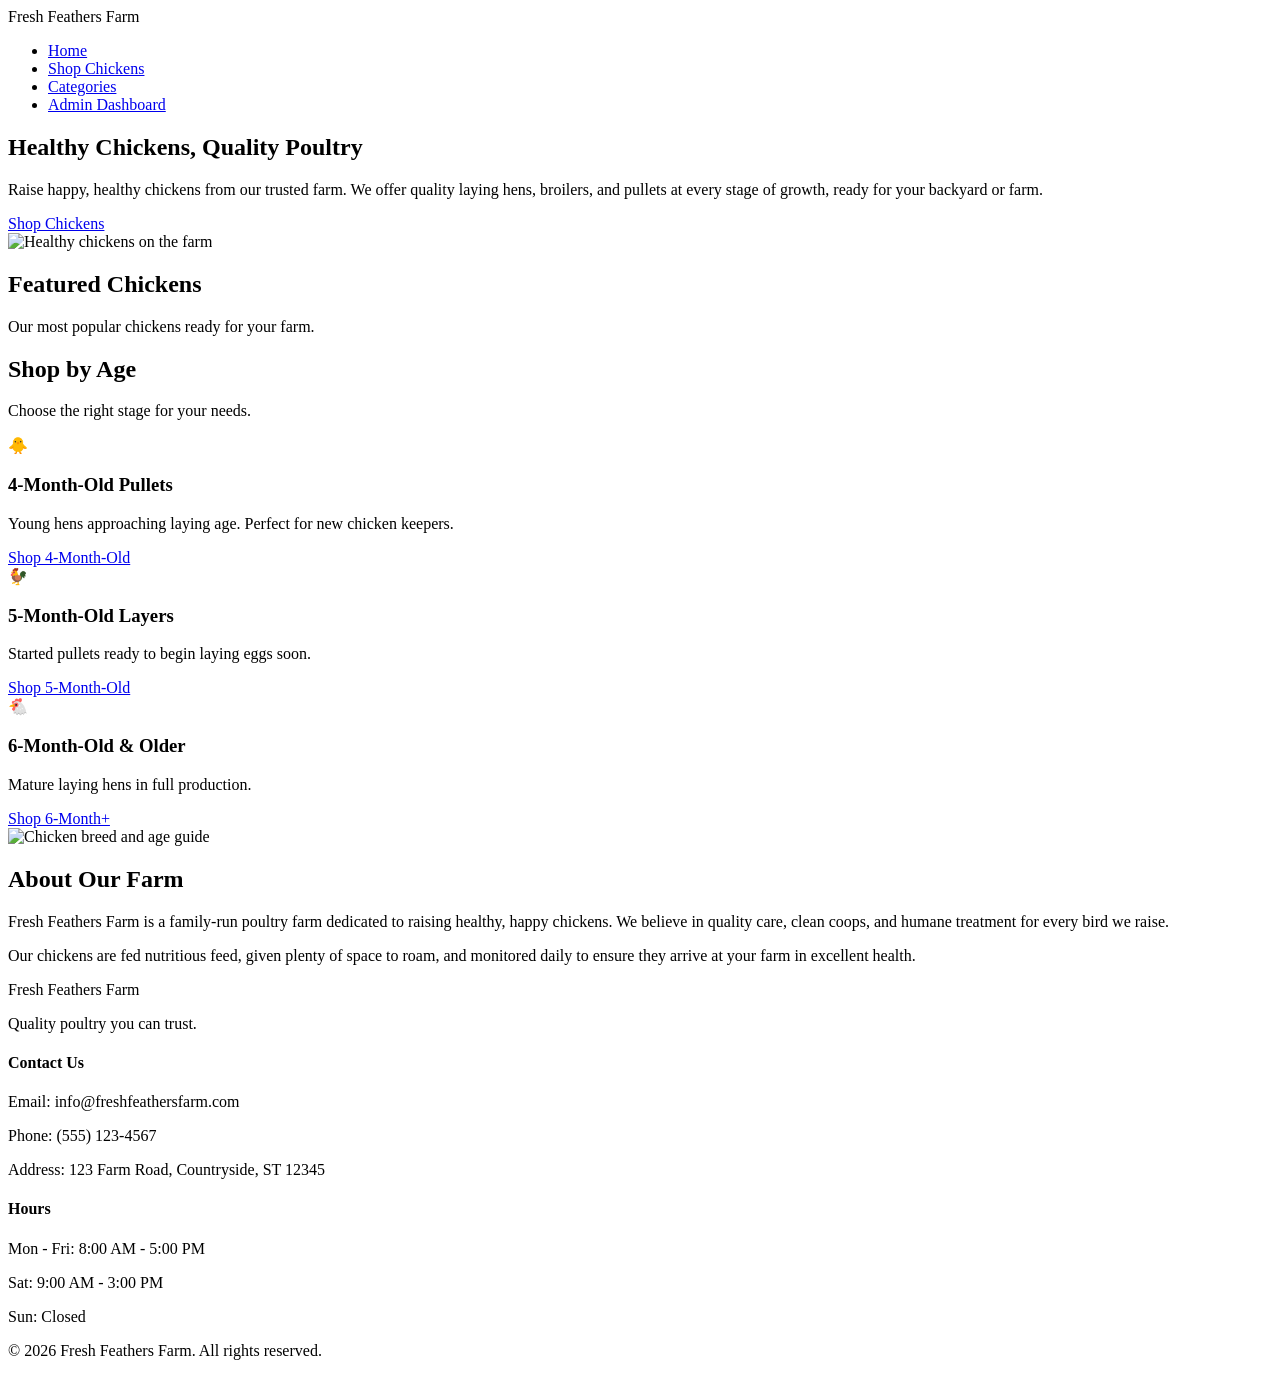
==== index.html @ 8d90b045 "Add files via upload" ====
<!DOCTYPE html>
<html lang="en">
<head>
    <meta charset="UTF-8">
    <meta name="viewport" content="width=device-width, initial-scale=1.0">
    <title>Fresh Feathers Farm | Healthy Chickens & Quality Poultry</title>
    <link rel="stylesheet" href="css/style.css">
</head>
<body>

    <header>
        <nav class="navbar">
            <div class="logo">
                <span>Fresh Feathers Farm</span>
            </div>
            <ul class="nav-links">
<li><a href="index.html" class="active">Home</a></li>
<li><a href="products.html">Shop Chickens</a></li>
<li><a href="index.html#categories">Categories</a></li>
                <li><a href="admin.html">Admin Dashboard</a></li>
            </ul>
            <div class="menu-toggle" id="mobile-menu" aria-label="Toggle navigation menu" aria-expanded="false" role="button" tabindex="0">
                <span class="bar"></span>
                <span class="bar"></span>
                <span class="bar"></span>
            </div>
        </nav>
    </header>

    <section class="hero">
        <div class="hero-content">
            <h1>Healthy Chickens, Quality Poultry</h1>
            <p>Raise happy, healthy chickens from our trusted farm. We offer quality laying hens, broilers, and pullets at every stage of growth, ready for your backyard or farm.</p>
            <a href="products.html" class="btn btn-primary">Shop Chickens</a>
        </div>
        <div class="hero-image">
            <img src="https://images.unsplash.com/photo-1591076948169-3a734f2562d1?auto=format&fit=crop&w=600&q=80" alt="Healthy chickens on the farm" onerror="this.onerror=null;this.src='https://images.unsplash.com/photo-1534247357892-107253691016?auto=format&fit=crop&w=600&q=80';">
        </div>
    </section>

    <section class="featured">
        <div class="container">
            <h2 class="section-title">Featured Chickens</h2>
            <p class="section-subtitle">Our most popular chickens ready for your farm.</p>
            <div class="product-grid" id="featured-grid">
                <!-- Featured products injected by JS -->
            </div>
        </div>
    </section>

    <section id="categories" class="categories">
        <div class="container">
            <h2 class="section-title">Shop by Age</h2>
            <p class="section-subtitle">Choose the right stage for your needs.</p>
            <div class="category-grid">
                <div class="category-card">
                    <div class="category-icon">🐥</div>
                    <h3>4-Month-Old Pullets</h3>
                    <p>Young hens approaching laying age. Perfect for new chicken keepers.</p>
                    <a href="products.html?category=4-month" class="btn btn-outline">Shop 4-Month-Old</a>
                </div>
                <div class="category-card">
                    <div class="category-icon">🐓</div>
                    <h3>5-Month-Old Layers</h3>
                    <p>Started pullets ready to begin laying eggs soon.</p>
                    <a href="products.html?category=5-month" class="btn btn-outline">Shop 5-Month-Old</a>
                </div>
                <div class="category-card">
                    <div class="category-icon">🐔</div>
                    <h3>6-Month-Old & Older</h3>
                    <p>Mature laying hens in full production.</p>
                    <a href="products.html?category=6-month" class="btn btn-outline">Shop 6-Month+</a>
                </div>
            </div>
        </div>
    </section>

    <section class="about">
        <div class="container about-grid">
            <div class="about-image">
                <img src="images/chicken-breed-and-age-guide.png.png" alt="Chicken breed and age guide" loading="lazy">
            </div>
            <div class="about-content">
                <h2>About Our Farm</h2>
                <p>Fresh Feathers Farm is a family-run poultry farm dedicated to raising healthy, happy chickens. We believe in quality care, clean coops, and humane treatment for every bird we raise.</p>
                <p>Our chickens are fed nutritious feed, given plenty of space to roam, and monitored daily to ensure they arrive at your farm in excellent health.</p>
            </div>
        </div>
    </section>

    <footer>
        <div class="container footer-grid">
            <div class="footer-brand">
                <span>Fresh Feathers Farm</span>
                <p>Quality poultry you can trust.</p>
            </div>
            <div class="footer-contact">
                <h4>Contact Us</h4>
                <p>Email: info@freshfeathersfarm.com</p>
                <p>Phone: (555) 123-4567</p>
                <p>Address: 123 Farm Road, Countryside, ST 12345</p>
            </div>
            <div class="footer-hours">
                <h4>Hours</h4>
                <p>Mon - Fri: 8:00 AM - 5:00 PM</p>
                <p>Sat: 9:00 AM - 3:00 PM</p>
                <p>Sun: Closed</p>
            </div>
            <div class="footer-bottom">
                <p>&copy; 2026 Fresh Feathers Farm. All rights reserved.</p>
            </div>
        </div>
    </footer>

    <script src="js/data.js"></script>
    <script src="js/main.js"></script>
</body>
</html>
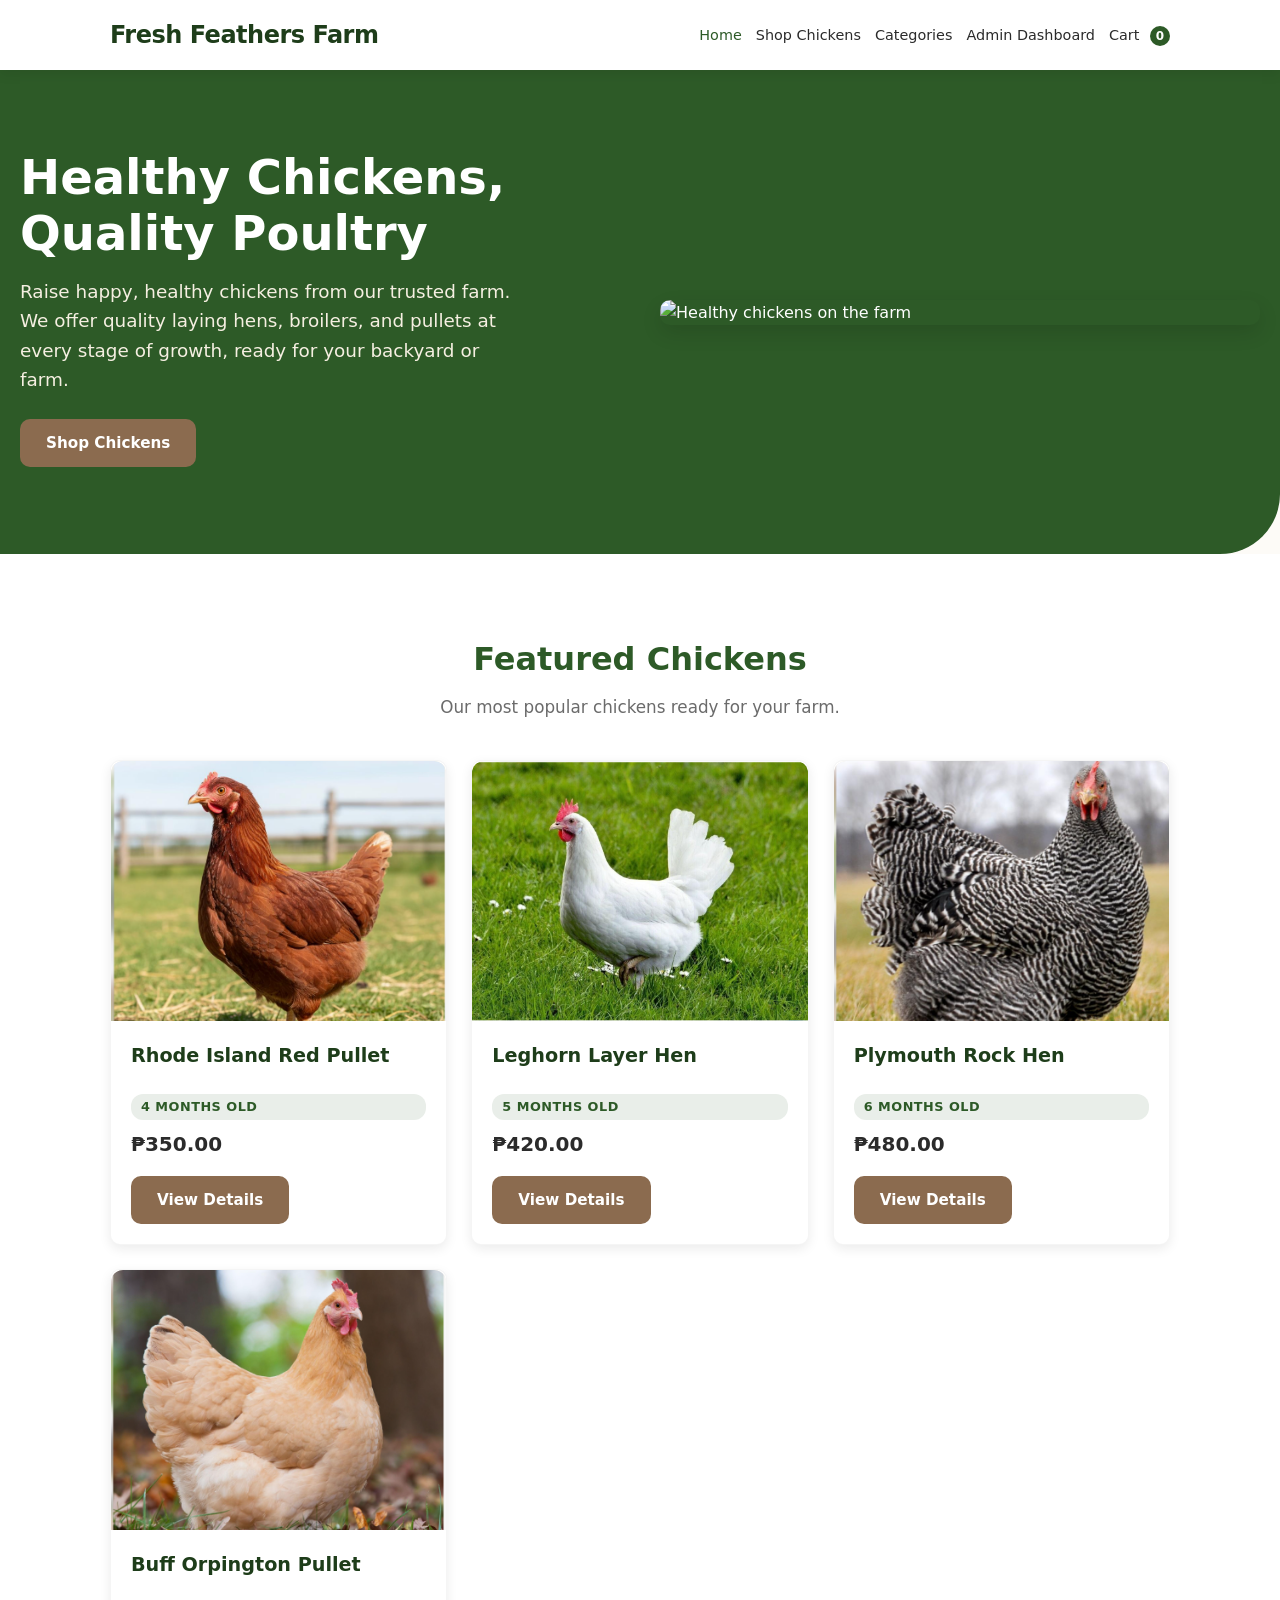
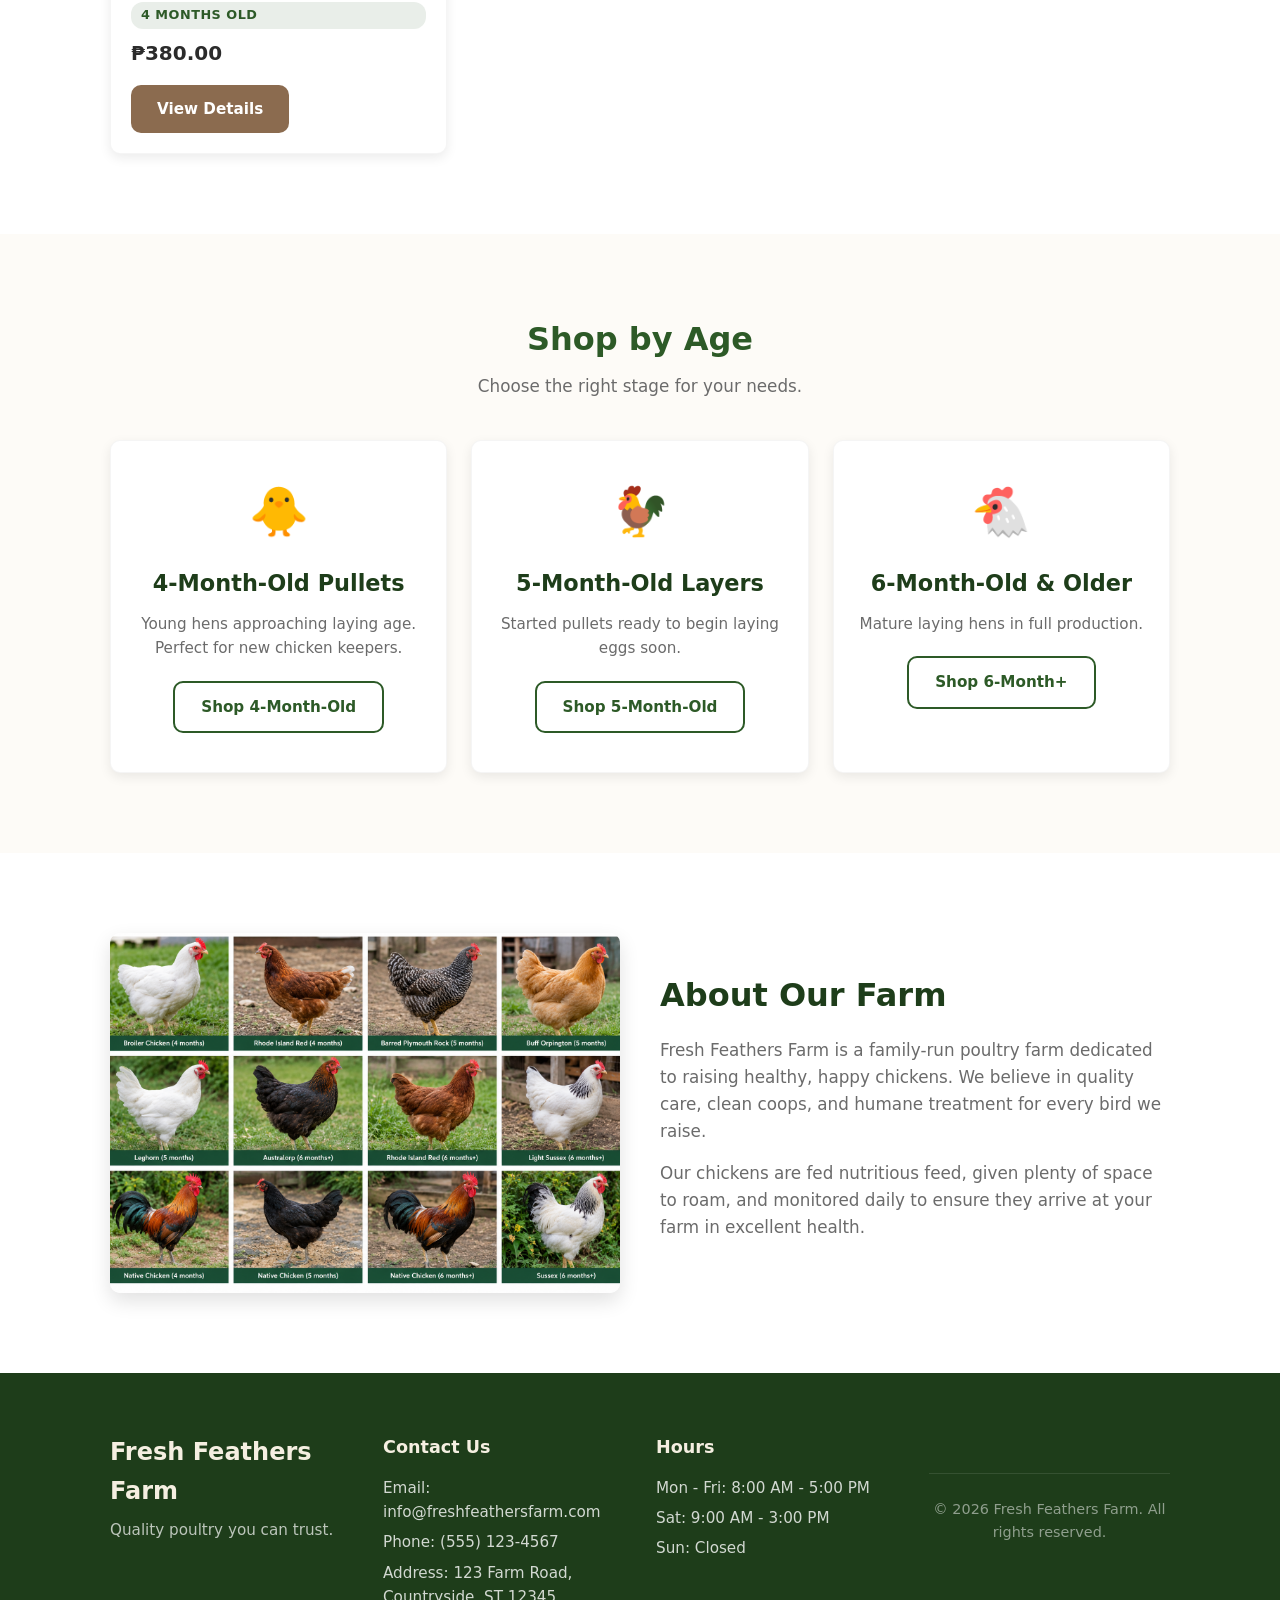
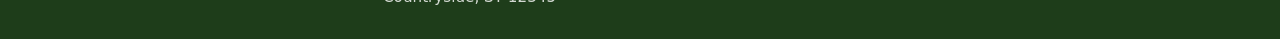
==== commit 064faf03: "Save local Poltry website files" ====
--- a/index.html
+++ b/index.html
@@ -1,118 +1,119 @@
-<!DOCTYPE html>
-<html lang="en">
-<head>
-    <meta charset="UTF-8">
-    <meta name="viewport" content="width=device-width, initial-scale=1.0">
-    <title>Fresh Feathers Farm | Healthy Chickens & Quality Poultry</title>
-    <link rel="stylesheet" href="css/style.css">
-</head>
-<body>
-
-    <header>
-        <nav class="navbar">
-            <div class="logo">
-                <span>Fresh Feathers Farm</span>
-            </div>
-            <ul class="nav-links">
-<li><a href="index.html" class="active">Home</a></li>
-<li><a href="products.html">Shop Chickens</a></li>
-<li><a href="index.html#categories">Categories</a></li>
-                <li><a href="admin.html">Admin Dashboard</a></li>
-            </ul>
-            <div class="menu-toggle" id="mobile-menu" aria-label="Toggle navigation menu" aria-expanded="false" role="button" tabindex="0">
-                <span class="bar"></span>
-                <span class="bar"></span>
-                <span class="bar"></span>
-            </div>
-        </nav>
-    </header>
-
-    <section class="hero">
-        <div class="hero-content">
-            <h1>Healthy Chickens, Quality Poultry</h1>
-            <p>Raise happy, healthy chickens from our trusted farm. We offer quality laying hens, broilers, and pullets at every stage of growth, ready for your backyard or farm.</p>
-            <a href="products.html" class="btn btn-primary">Shop Chickens</a>
-        </div>
-        <div class="hero-image">
-            <img src="https://images.unsplash.com/photo-1591076948169-3a734f2562d1?auto=format&fit=crop&w=600&q=80" alt="Healthy chickens on the farm" onerror="this.onerror=null;this.src='https://images.unsplash.com/photo-1534247357892-107253691016?auto=format&fit=crop&w=600&q=80';">
-        </div>
-    </section>
-
-    <section class="featured">
-        <div class="container">
-            <h2 class="section-title">Featured Chickens</h2>
-            <p class="section-subtitle">Our most popular chickens ready for your farm.</p>
-            <div class="product-grid" id="featured-grid">
-                <!-- Featured products injected by JS -->
-            </div>
-        </div>
-    </section>
-
-    <section id="categories" class="categories">
-        <div class="container">
-            <h2 class="section-title">Shop by Age</h2>
-            <p class="section-subtitle">Choose the right stage for your needs.</p>
-            <div class="category-grid">
-                <div class="category-card">
-                    <div class="category-icon">🐥</div>
-                    <h3>4-Month-Old Pullets</h3>
-                    <p>Young hens approaching laying age. Perfect for new chicken keepers.</p>
-                    <a href="products.html?category=4-month" class="btn btn-outline">Shop 4-Month-Old</a>
-                </div>
-                <div class="category-card">
-                    <div class="category-icon">🐓</div>
-                    <h3>5-Month-Old Layers</h3>
-                    <p>Started pullets ready to begin laying eggs soon.</p>
-                    <a href="products.html?category=5-month" class="btn btn-outline">Shop 5-Month-Old</a>
-                </div>
-                <div class="category-card">
-                    <div class="category-icon">🐔</div>
-                    <h3>6-Month-Old & Older</h3>
-                    <p>Mature laying hens in full production.</p>
-                    <a href="products.html?category=6-month" class="btn btn-outline">Shop 6-Month+</a>
-                </div>
-            </div>
-        </div>
-    </section>
-
-    <section class="about">
-        <div class="container about-grid">
-            <div class="about-image">
-                <img src="images/chicken-breed-and-age-guide.png.png" alt="Chicken breed and age guide" loading="lazy">
-            </div>
-            <div class="about-content">
-                <h2>About Our Farm</h2>
-                <p>Fresh Feathers Farm is a family-run poultry farm dedicated to raising healthy, happy chickens. We believe in quality care, clean coops, and humane treatment for every bird we raise.</p>
-                <p>Our chickens are fed nutritious feed, given plenty of space to roam, and monitored daily to ensure they arrive at your farm in excellent health.</p>
-            </div>
-        </div>
-    </section>
-
-    <footer>
-        <div class="container footer-grid">
-            <div class="footer-brand">
-                <span>Fresh Feathers Farm</span>
-                <p>Quality poultry you can trust.</p>
-            </div>
-            <div class="footer-contact">
-                <h4>Contact Us</h4>
-                <p>Email: info@freshfeathersfarm.com</p>
-                <p>Phone: (555) 123-4567</p>
-                <p>Address: 123 Farm Road, Countryside, ST 12345</p>
-            </div>
-            <div class="footer-hours">
-                <h4>Hours</h4>
-                <p>Mon - Fri: 8:00 AM - 5:00 PM</p>
-                <p>Sat: 9:00 AM - 3:00 PM</p>
-                <p>Sun: Closed</p>
-            </div>
-            <div class="footer-bottom">
-                <p>&copy; 2026 Fresh Feathers Farm. All rights reserved.</p>
-            </div>
-        </div>
-    </footer>
-
-    <script src="js/data.js"></script>
-    <script src="js/main.js"></script>
-</body>
-</html>
+<!DOCTYPE html>
+<html lang="en">
+<head>
+    <meta charset="UTF-8">
+    <meta name="viewport" content="width=device-width, initial-scale=1.0">
+    <title>Fresh Feathers Farm | Healthy Chickens & Quality Poultry</title>
+    <link rel="stylesheet" href="css/style.css">
+</head>
+<body>
+
+    <header>
+        <nav class="navbar">
+            <div class="logo">
+                <span>Fresh Feathers Farm</span>
+            </div>
+            <ul class="nav-links">
+<li><a href="index.html" class="active">Home</a></li>
+<li><a href="products.html">Shop Chickens</a></li>
+<li><a href="index.html#categories">Categories</a></li>
+                <li><a href="admin.html">Admin Dashboard</a></li>
+            </ul>
+            <div class="menu-toggle" id="mobile-menu" aria-label="Toggle navigation menu" aria-expanded="false" role="button" tabindex="0">
+                <span class="bar"></span>
+                <span class="bar"></span>
+                <span class="bar"></span>
+            </div>
+        </nav>
+    </header>
+
+    <section class="hero">
+        <div class="hero-content">
+            <h1>Healthy Chickens, Quality Poultry</h1>
+            <p>Raise happy, healthy chickens from our trusted farm. We offer quality laying hens, broilers, and pullets at every stage of growth, ready for your backyard or farm.</p>
+            <a href="products.html" class="btn btn-primary">Shop Chickens</a>
+        </div>
+        <div class="hero-image">
+            <img src="https://images.unsplash.com/photo-1591076948169-3a734f2562d1?auto=format&fit=crop&w=600&q=80" alt="Healthy chickens on the farm" onerror="this.onerror=null;this.src='https://images.unsplash.com/photo-1534247357892-107253691016?auto=format&fit=crop&w=600&q=80';">
+        </div>
+    </section>
+
+    <section class="featured">
+        <div class="container">
+            <h2 class="section-title">Featured Chickens</h2>
+            <p class="section-subtitle">Our most popular chickens ready for your farm.</p>
+            <div class="product-grid" id="featured-grid">
+                <!-- Featured products injected by JS -->
+            </div>
+        </div>
+    </section>
+
+    <section id="categories" class="categories">
+        <div class="container">
+            <h2 class="section-title">Shop by Age</h2>
+            <p class="section-subtitle">Choose the right stage for your needs.</p>
+            <div class="category-grid">
+                <div class="category-card">
+                    <div class="category-icon">🐥</div>
+                    <h3>4-Month-Old Pullets</h3>
+                    <p>Young hens approaching laying age. Perfect for new chicken keepers.</p>
+                    <a href="products.html?category=4-month" class="btn btn-outline">Shop 4-Month-Old</a>
+                </div>
+                <div class="category-card">
+                    <div class="category-icon">🐓</div>
+                    <h3>5-Month-Old Layers</h3>
+                    <p>Started pullets ready to begin laying eggs soon.</p>
+                    <a href="products.html?category=5-month" class="btn btn-outline">Shop 5-Month-Old</a>
+                </div>
+                <div class="category-card">
+                    <div class="category-icon">🐔</div>
+                    <h3>6-Month-Old & Older</h3>
+                    <p>Mature laying hens in full production.</p>
+                    <a href="products.html?category=6-month" class="btn btn-outline">Shop 6-Month+</a>
+                </div>
+            </div>
+        </div>
+    </section>
+
+    <section class="about">
+        <div class="container about-grid">
+            <div class="about-image">
+                <img src="images/chicken-breed-and-age-guide.png.png" alt="Chicken breed and age guide" loading="lazy">
+            </div>
+            <div class="about-content">
+                <h2>About Our Farm</h2>
+                <p>Fresh Feathers Farm is a family-run poultry farm dedicated to raising healthy, happy chickens. We believe in quality care, clean coops, and humane treatment for every bird we raise.</p>
+                <p>Our chickens are fed nutritious feed, given plenty of space to roam, and monitored daily to ensure they arrive at your farm in excellent health.</p>
+            </div>
+        </div>
+    </section>
+
+    <footer>
+        <div class="container footer-grid">
+            <div class="footer-brand">
+                <span>Fresh Feathers Farm</span>
+                <p>Quality poultry you can trust.</p>
+            </div>
+            <div class="footer-contact">
+                <h4>Contact Us</h4>
+                <p>Email: info@freshfeathersfarm.com</p>
+                <p>Phone: (555) 123-4567</p>
+                <p>Address: 123 Farm Road, Countryside, ST 12345</p>
+            </div>
+            <div class="footer-hours">
+                <h4>Hours</h4>
+                <p>Mon - Fri: 8:00 AM - 5:00 PM</p>
+                <p>Sat: 9:00 AM - 3:00 PM</p>
+                <p>Sun: Closed</p>
+            </div>
+            <div class="footer-bottom">
+                <p>&copy; 2026 Fresh Feathers Farm. All rights reserved.</p>
+            </div>
+        </div>
+    </footer>
+
+    <script src="js/data.js"></script>
+    <script src="js/cart.js"></script>
+    <script src="js/main.js"></script>
+</body>
+</html>
--- a/css/style.css
+++ b/css/style.css
@@ -0,0 +1,1900 @@
+/* ========================================
+   Fresh Feathers Farm - Main Stylesheet
+   ======================================== */
+
+/* CSS Variables for easy theming */
+:root {
+    --forest-green: #2d5a27;
+    --forest-green-dark: #1e3d1a;
+    --white: #ffffff;
+    --warm-cream: #fdfbf7;
+    --cream-accent: #f5efe1;
+    --light-brown: #8b6b4f;
+    --light-brown-dark: #6f5238;
+    --text-dark: #2b2b2b;
+    --text-muted: #6b6b6b;
+    --shadow: 0 4px 12px rgba(0, 0, 0, 0.08);
+    --shadow-hover: 0 8px 20px rgba(0, 0, 0, 0.12);
+    --radius: 10px;
+    --transition: all 0.25s ease;
+}
+
+* {
+    margin: 0;
+    padding: 0;
+    box-sizing: border-box;
+}
+
+html {
+    scroll-behavior: smooth;
+}
+
+body {
+    font-family: "Segoe UI", system-ui, -apple-system, sans-serif;
+    background-color: var(--warm-cream);
+    color: var(--text-dark);
+    line-height: 1.6;
+    overflow-x: hidden;
+}
+
+.container {
+    max-width: 1100px;
+    margin: 0 auto;
+    padding: 0 20px;
+}
+
+.section-title {
+    font-size: 2rem;
+    color: var(--forest-green);
+    text-align: center;
+    margin-bottom: 8px;
+}
+
+.section-subtitle {
+    text-align: center;
+    color: var(--text-muted);
+    margin-bottom: 40px;
+    font-size: 1.05rem;
+}
+
+img {
+    max-width: 100%;
+    height: auto;
+    display: block;
+}
+
+a {
+    text-decoration: none;
+    color: inherit;
+}
+
+ul {
+    list-style: none;
+}
+
+/* ========================================
+   Navigation
+   ======================================== */
+
+header {
+    background-color: var(--white);
+    box-shadow: var(--shadow);
+    position: sticky;
+    top: 0;
+    z-index: 100;
+}
+
+.navbar {
+    display: flex;
+    justify-content: space-between;
+    align-items: center;
+    flex-wrap: nowrap;
+    gap: 12px;
+    max-width: 1100px;
+    margin: 0 auto;
+    padding: 1rem 20px;
+    overflow: hidden;
+}
+
+.logo {
+    font-size: 1.5rem;
+    font-weight: 800;
+    color: var(--forest-green-dark);
+    letter-spacing: -0.5px;
+}
+
+.nav-links {
+    display: flex;
+    flex-wrap: nowrap;
+    gap: 14px;
+    align-items: center;
+    font-size: 0.9rem;
+    overflow: hidden;
+}
+
+.nav-links a {
+    font-weight: 500;
+    color: var(--text-dark);
+    transition: var(--transition);
+}
+
+.nav-links a:hover,
+.nav-links a.active {
+    color: var(--forest-green);
+}
+
+.menu-toggle {
+    display: none;
+    flex-direction: column;
+    gap: 5px;
+    background: none;
+    border: none;
+    cursor: pointer;
+}
+
+.menu-toggle .bar {
+    width: 24px;
+    height: 3px;
+    background-color: var(--forest-green-dark);
+    border-radius: 2px;
+    transition: var(--transition);
+}
+
+@media (max-width: 900px) {
+    .navbar {
+        padding: 0.85rem 16px;
+    }
+    .logo {
+        font-size: 1.25rem;
+    }
+    .nav-links {
+        gap: 10px;
+        font-size: 0.85rem;
+    }
+}
+
+.hero {
+    display: grid;
+    grid-template-columns: 1fr 1fr;
+    gap: 40px;
+    align-items: center;
+    background-color: var(--forest-green);
+    color: var(--white);
+    padding: 80px 20px;
+    border-radius: 0 0 60px 0;
+    overflow: hidden;
+}
+
+.hero-content h1 {
+    font-size: 3rem;
+    line-height: 1.15;
+    margin-bottom: 16px;
+}
+
+.hero-content p {
+    font-size: 1.15rem;
+    color: var(--cream-accent);
+    margin-bottom: 24px;
+    max-width: 500px;
+}
+
+.hero-image img {
+    width: 100%;
+    border-radius: var(--radius);
+    box-shadow: var(--shadow-hover);
+    object-fit: cover;
+}
+
+/* ========================================
+   Buttons
+   ======================================== */
+
+.btn {
+    display: inline-block;
+    padding: 12px 26px;
+    border-radius: var(--radius);
+    font-weight: 600;
+    font-size: 0.95rem;
+    transition: var(--transition);
+    border: none;
+    cursor: pointer;
+    text-align: center;
+}
+
+.btn-primary {
+    background-color: var(--light-brown);
+    color: var(--white);
+}
+
+.btn-primary:hover {
+    background-color: var(--light-brown-dark);
+    transform: translateY(-2px);
+    box-shadow: var(--shadow-hover);
+}
+
+.btn-outline {
+    background-color: transparent;
+    color: var(--forest-green);
+    border: 2px solid var(--forest-green);
+}
+
+.btn-outline:hover {
+    background-color: var(--forest-green);
+    color: var(--white);
+    transform: translateY(-2px);
+}
+
+/* ========================================
+   Featured Section
+   ======================================== */
+
+.featured {
+    padding: 80px 20px;
+    background-color: var(--white);
+}
+
+.product-grid {
+    display: grid;
+    grid-template-columns: repeat(auto-fit, minmax(260px, 1fr));
+    gap: 24px;
+}
+
+.product-card {
+    background-color: var(--white);
+    border-radius: var(--radius);
+    box-shadow: var(--shadow);
+    overflow: hidden;
+    transition: var(--transition);
+    border: 1px solid rgba(0,0,0,0.04);
+}
+
+.product-card:hover {
+    transform: translateY(-6px);
+    box-shadow: var(--shadow-hover);
+}
+
+.product-image {
+    height: 260px;
+    overflow: hidden;
+    background-color: var(--cream-accent);
+    border-radius: 12px 12px 0 0;
+}
+
+.product-image img {
+    width: 100%;
+    height: 260px;
+    object-fit: cover;
+    object-position: center 25%;
+    transition: var(--transition);
+}
+
+.product-card:hover .product-image img {
+    transform: scale(1.05);
+}
+
+.product-info {
+    padding: 20px;
+}
+
+.product-info h3 {
+    font-size: 1.2rem;
+    margin-bottom: 6px;
+    color: var(--forest-green-dark);
+}
+
+.product-age {
+    font-size: 0.85rem;
+    color: var(--light-brown);
+    font-weight: 600;
+    text-transform: uppercase;
+    letter-spacing: 0.5px;
+    margin-bottom: 8px;
+    display: block;
+}
+
+.product-price {
+    font-size: 1.35rem;
+    font-weight: 700;
+    color: var(--text-dark);
+    margin-bottom: 16px;
+    display: block;
+}
+
+.product-actions {
+    display: flex;
+    gap: 10px;
+}
+
+/* ========================================
+   Categories Section
+   ======================================== */
+
+.categories {
+    padding: 80px 20px;
+    background-color: var(--warm-cream);
+}
+
+.category-grid {
+    display: grid;
+    grid-template-columns: repeat(auto-fit, minmax(280px, 1fr));
+    gap: 24px;
+}
+
+.category-card {
+    background-color: var(--white);
+    border-radius: var(--radius);
+    padding: 32px 24px;
+    text-align: center;
+    box-shadow: var(--shadow);
+    border: 1px solid rgba(0,0,0,0.04);
+    transition: var(--transition);
+}
+
+.category-card:hover {
+    transform: translateY(-6px);
+    box-shadow: var(--shadow-hover);
+}
+
+.category-icon {
+    font-size: 3rem;
+    margin-bottom: 16px;
+    display: block;
+}
+
+.category-card h3 {
+    font-size: 1.4rem;
+    color: var(--forest-green-dark);
+    margin-bottom: 10px;
+}
+
+.category-card p {
+    color: var(--text-muted);
+    margin-bottom: 20px;
+    font-size: 0.95rem;
+}
+
+/* ========================================
+   About Section
+   ======================================== */
+
+.about {
+    padding: 80px 20px;
+    background-color: var(--white);
+}
+
+.about-grid {
+    display: grid;
+    grid-template-columns: 1fr 1fr;
+    gap: 40px;
+    align-items: center;
+}
+
+.about-image img {
+    border-radius: var(--radius);
+    box-shadow: var(--shadow-hover);
+    width: 100%;
+    height: 360px;
+    object-fit: cover;
+}
+
+.about-content h2 {
+    font-size: 2rem;
+    color: var(--forest-green-dark);
+    margin-bottom: 16px;
+}
+
+.about-content p {
+    color: var(--text-muted);
+    margin-bottom: 16px;
+    font-size: 1.05rem;
+}
+
+/* ========================================
+   Footer
+   ======================================== */
+
+footer {
+    background-color: var(--forest-green-dark);
+    color: var(--white);
+    padding: 60px 20px 24px;
+}
+
+.footer-grid {
+    display: grid;
+    grid-template-columns: repeat(auto-fit, minmax(220px, 1fr));
+    gap: 32px;
+    max-width: 1100px;
+    margin: 0 auto;
+    padding: 0 20px;
+}
+
+.footer-brand span {
+    display: block;
+    font-size: 1.5rem;
+    font-weight: 800;
+    margin-bottom: 8px;
+    color: var(--cream-accent);
+}
+
+.footer-brand p {
+    color: rgba(255, 255, 255, 0.7);
+    font-size: 0.95rem;
+}
+
+.footer-contact h4,
+.footer-hours h4 {
+    font-size: 1.1rem;
+    margin-bottom: 14px;
+    color: var(--cream-accent);
+}
+
+.footer-contact p,
+.footer-hours p {
+    color: rgba(255, 255, 255, 0.8);
+    font-size: 0.95rem;
+    margin-bottom: 6px;
+}
+
+.footer-bottom {
+    text-align: center;
+    margin-top: 40px;
+    padding-top: 24px;
+    border-top: 1px solid rgba(255, 255, 255, 0.1);
+    color: rgba(255, 255, 255, 0.5);
+    font-size: 0.9rem;
+}
+
+/* ========================================
+   Shopping Cart
+   ======================================== */
+
+.cart-count {
+    display: inline-block;
+    min-width: 20px;
+    height: 20px;
+    background-color: var(--forest-green);
+    color: var(--white);
+    font-size: 0.75rem;
+    font-weight: 700;
+    text-align: center;
+    line-height: 20px;
+    border-radius: 10px;
+    margin-left: 6px;
+    padding: 0 4px;
+}
+
+.cart-toast {
+    position: fixed;
+    bottom: 24px;
+    left: 50%;
+    transform: translateX(-50%) translateY(100px);
+    background-color: var(--forest-green-dark);
+    color: var(--white);
+    padding: 12px 24px;
+    border-radius: var(--radius);
+    box-shadow: var(--shadow-hover);
+    font-size: 0.95rem;
+    font-weight: 600;
+    opacity: 0;
+    visibility: hidden;
+    transition: opacity 0.3s ease, transform 0.3s ease, visibility 0.3s ease;
+    z-index: 1000;
+}
+
+.cart-toast.show {
+    opacity: 1;
+    visibility: visible;
+    transform: translateX(-50%) translateY(0);
+}
+
+.detail-actions {
+    margin-top: 24px;
+}
+
+/* ========================================
+   Shopping Cart Page
+   ======================================== */
+
+.cart-page {
+    padding: 60px 20px;
+    background-color: var(--warm-cream);
+}
+
+.cart-page h1 {
+    font-size: 2rem;
+    color: var(--forest-green-dark);
+    text-align: center;
+    margin-bottom: 8px;
+}
+
+.cart-empty {
+    text-align: center;
+    padding: 60px 20px;
+    background-color: var(--white);
+    border-radius: var(--radius);
+    box-shadow: var(--shadow);
+    border: 1px solid rgba(0,0,0,0.04);
+    max-width: 500px;
+    margin: 0 auto;
+}
+
+.cart-empty h2 {
+    color: var(--forest-green-dark);
+    margin-bottom: 12px;
+}
+
+.cart-empty p {
+    color: var(--text-muted);
+    margin-bottom: 24px;
+}
+
+.cart-grid {
+    display: grid;
+    gap: 20px;
+    max-width: 900px;
+    margin: 0 auto;
+}
+
+.cart-item {
+    display: grid;
+    grid-template-columns: 120px 1fr auto;
+    gap: 20px;
+    align-items: center;
+    background-color: var(--white);
+    border-radius: var(--radius);
+    box-shadow: var(--shadow);
+    border: 1px solid rgba(0,0,0,0.04);
+    padding: 20px;
+}
+
+.cart-item-image {
+    width: 100%;
+    height: 120px;
+    object-fit: cover;
+    border-radius: var(--radius);
+    background-color: var(--cream-accent);
+}
+
+.cart-item-info h3 {
+    font-size: 1.25rem;
+    color: var(--forest-green-dark);
+    margin-bottom: 6px;
+}
+
+.cart-item-price {
+    font-size: 1.1rem;
+    font-weight: 700;
+    color: var(--text-dark);
+    display: block;
+    margin-bottom: 10px;
+}
+
+.cart-item-qty {
+    display: flex;
+    align-items: center;
+    gap: 10px;
+}
+
+.qty-btn {
+    width: 36px;
+    height: 36px;
+    border-radius: var(--radius);
+    border: 1px solid var(--forest-green);
+    background-color: var(--white);
+    color: var(--forest-green);
+    font-weight: 700;
+    font-size: 1rem;
+    cursor: pointer;
+    transition: var(--transition);
+    display: flex;
+    align-items: center;
+    justify-content: center;
+    line-height: 1;
+}
+
+.qty-btn:hover {
+    background-color: var(--forest-green);
+    color: var(--white);
+}
+
+.qty-value {
+    font-size: 1rem;
+    font-weight: 600;
+    min-width: 30px;
+    text-align: center;
+    color: var(--text-dark);
+}
+
+.cart-item-remove {
+    background-color: transparent;
+    color: #b3402e;
+    border: 1px solid rgba(179, 64, 46, 0.2);
+    border-radius: var(--radius);
+    padding: 8px 14px;
+    font-size: 0.85rem;
+    font-weight: 600;
+    cursor: pointer;
+    transition: var(--transition);
+}
+
+.cart-item-remove:hover {
+    background-color: #b3402e;
+    color: var(--white);
+}
+
+.cart-item-actions {
+    display: flex;
+    flex-direction: column;
+    gap: 10px;
+    align-items: flex-end;
+}
+
+.cart-total {
+    max-width: 900px;
+    margin: 30px auto 0;
+    background-color: var(--white);
+    border-radius: var(--radius);
+    box-shadow: var(--shadow);
+    border: 1px solid rgba(0,0,0,0.04);
+    padding: 24px 32px;
+}
+
+.cart-total-row {
+    display: flex;
+    justify-content: space-between;
+    font-size: 1.25rem;
+    font-weight: 700;
+    color: var(--text-dark);
+    margin-bottom: 20px;
+    border-bottom: 2px solid var(--cream-accent);
+    padding-bottom: 12px;
+}
+
+.cart-actions {
+    display: flex;
+    gap: 14px;
+    justify-content: space-between;
+    max-width: 900px;
+    margin: 24px auto 0;
+}
+
+.cart-actions .btn {
+    flex: 1;
+}
+
+@media (max-width: 768px) {
+    .cart-item {
+        grid-template-columns: 1fr;
+        gap: 16px;
+        padding: 16px;
+    }
+
+    .cart-item-image {
+        height: 100px;
+    }
+
+    .cart-item-actions {
+        flex-direction: row;
+        justify-content: space-between;
+        align-items: center;
+        width: 100%;
+    }
+
+    .cart-item-qty {
+        justify-content: center;
+        width: 100%;
+    }
+
+    .cart-actions {
+        flex-direction: column;
+    }
+
+    .cart-actions .btn {
+        width: 100%;
+    }
+}
+
+/* ========================================
+   Checkout Page
+   ======================================== */
+
+.checkout-page {
+    padding: 60px 20px;
+    background-color: var(--warm-cream);
+}
+
+.checkout-page h1 {
+    font-size: 2rem;
+    color: var(--forest-green-dark);
+    text-align: center;
+    margin-bottom: 8px;
+}
+
+.checkout-subtitle {
+    text-align: center;
+    color: var(--text-muted);
+    margin-bottom: 40px;
+    font-size: 1.05rem;
+}
+
+.checkout-empty {
+    text-align: center;
+    padding: 60px 20px;
+    background-color: var(--white);
+    border-radius: var(--radius);
+    box-shadow: var(--shadow);
+    border: 1px solid rgba(0,0,0,0.04);
+    max-width: 500px;
+    margin: 0 auto;
+}
+
+.checkout-empty h2 {
+    color: var(--forest-green-dark);
+    margin-bottom: 12px;
+}
+
+.checkout-empty p {
+    color: var(--text-muted);
+    margin-bottom: 24px;
+}
+
+.checkout-container {
+    max-width: 1000px;
+    margin: 0 auto;
+}
+
+.checkout-columns {
+    display: grid;
+    grid-template-columns: 1fr 380px;
+    gap: 40px;
+    align-items: start;
+}
+
+.checkout-form-col {
+    display: flex;
+    flex-direction: column;
+}
+
+.field-error {
+    color: #b3402e;
+    font-size: 0.85rem;
+    margin-top: 4px;
+    display: block;
+}
+
+.input-error {
+    border-color: #b3402e;
+}
+
+.order-summary-card {
+    background-color: var(--white);
+    border-radius: var(--radius);
+    box-shadow: var(--shadow);
+    border: 1px solid rgba(0,0,0,0.04);
+    padding: 28px 32px;
+    position: sticky;
+    top: 24px;
+}
+
+.order-summary-card h2 {
+    font-size: 1.5rem;
+    color: var(--forest-green-dark);
+    margin-bottom: 20px;
+}
+
+.checkout-items {
+    display: flex;
+    flex-direction: column;
+    gap: 16px;
+    margin-bottom: 24px;
+    max-height: 400px;
+    overflow-y: auto;
+    padding-right: 8px;
+}
+
+.checkout-item {
+    display: flex;
+    gap: 14px;
+    align-items: center;
+    background-color: var(--warm-cream);
+    border-radius: 8px;
+    padding: 12px;
+    border: 1px solid rgba(0,0,0,0.04);
+}
+
+.checkout-item-image {
+    width: 70px;
+    height: 70px;
+    flex-shrink: 0;
+    object-fit: cover;
+    border-radius: 8px;
+    background-color: var(--cream-accent);
+}
+
+.checkout-item-details {
+    flex: 1;
+}
+
+.checkout-item-name {
+    font-weight: 600;
+    color: var(--text-dark);
+    margin-bottom: 4px;
+}
+
+.checkout-item-meta {
+    font-size: 0.9rem;
+    color: var(--text-muted);
+    display: flex;
+    flex-direction: column;
+    gap: 2px;
+}
+
+.checkout-total-row {
+    display: flex;
+    justify-content: space-between;
+    font-size: 1.25rem;
+    font-weight: 700;
+    color: var(--text-dark);
+    padding-top: 16px;
+    border-top: 2px solid var(--cream-accent);
+}
+
+.checkout-disclaimer {
+    font-size: 0.8rem;
+    color: var(--text-muted);
+    margin-top: 24px;
+    line-height: 1.5;
+}
+
+.checkout-confirmation {
+    text-align: center;
+    padding: 40px 20px;
+}
+
+.confirmation-card {
+    max-width: 500px;
+    margin: 0 auto;
+    background-color: var(--white);
+    border-radius: var(--radius);
+    box-shadow: var(--shadow);
+    border: 1px solid rgba(0,0,0,0.04);
+    padding: 40px 32px;
+}
+
+.confirmation-card h2 {
+    color: var(--forest-green-dark);
+    margin-bottom: 12px;
+    font-size: 1.75rem;
+}
+
+.confirmation-card p {
+    color: var(--text-muted);
+    margin-bottom: 24px;
+}
+
+.order-reference {
+    margin-bottom: 24px;
+    text-align: left;
+}
+
+.order-reference-label {
+    font-size: 0.9rem;
+    color: var(--text-muted);
+    display: block;
+    margin-bottom: 4px;
+}
+
+.order-reference-value {
+    font-size: 1.5rem;
+    font-weight: 800;
+    color: var(--forest-green-dark);
+    letter-spacing: 1px;
+}
+
+.confirmation-items {
+    margin-bottom: 20px;
+    text-align: left;
+}
+
+.confirmation-item {
+    display: flex;
+    justify-content: space-between;
+    padding: 8px 0;
+    border-bottom: 1px solid rgba(0,0,0,0.06);
+    font-size: 0.95rem;
+    color: var(--text-dark);
+}
+
+.confirmation-item-name {
+    font-weight: 600;
+}
+
+.confirmation-item-qty {
+    color: var(--text-muted);
+}
+
+.confirmation-note {
+    font-size: 0.85rem;
+    color: var(--text-muted);
+    margin-bottom: 24px;
+    line-height: 1.5;
+}
+
+.confirmation-actions {
+    display: flex;
+    gap: 12px;
+    justify-content: center;
+}
+
+.confirmation-actions .btn {
+    flex: 0 0 auto;
+}
+
+@media (max-width: 768px) {
+    .checkout-columns {
+        grid-template-columns: 1fr;
+        gap: 24px;
+    }
+
+    .order-summary-card {
+        position: static;
+    }
+
+    .checkout-item {
+        flex-direction: column;
+        align-items: flex-start;
+        gap: 10px;
+    }
+
+    .checkout-item-image {
+        width: 100%;
+        height: 140px;
+    }
+
+    .confirmation-actions {
+        flex-direction: column;
+    }
+
+    .confirmation-actions .btn {
+        width: 100%;
+    }
+}
+
+@media (max-width: 768px) {
+    .hero {
+        grid-template-columns: 1fr;
+        border-radius: 0 0 40px 0;
+        padding: 60px 20px;
+        text-align: center;
+    }
+
+    .hero-content {
+        order: 2;
+    }
+
+    .hero-image {
+        order: 1;
+    }
+
+    .hero-content h1 {
+        font-size: 2.2rem;
+    }
+
+    .hero-content p {
+        margin: 0 auto 24px;
+    }
+
+    .nav-links {
+        position: fixed;
+        top: 0;
+        right: -100%;
+        height: 100vh;
+        width: 80%;
+        max-width: 300px;
+        flex-direction: column;
+        background-color: var(--white);
+        box-shadow: -4px 0 15px rgba(0, 0, 0, 0.1);
+        padding: 80px 30px 30px;
+        transition: right 0.3s ease;
+    }
+
+    .nav-links.active {
+        right: 0;
+    }
+
+    .menu-toggle {
+        display: flex;
+    }
+
+    .about-grid {
+        grid-template-columns: 1fr;
+    }
+
+    .about-image img {
+        height: 300px;
+    }
+}
+
+@media (max-width: 480px) {
+    .hero-content h1 {
+        font-size: 1.9rem;
+    }
+
+    .navbar {
+        padding: 1rem 16px;
+    }
+
+    .logo {
+        font-size: 1.25rem;
+    }
+}
+
+/* ========================================
+   Product Listings Page
+   ======================================== */
+
+.page-header {
+    background-color: var(--forest-green);
+    color: var(--white);
+    padding: 50px 20px;
+    text-align: center;
+    border-radius: 0 0 50px 0;
+}
+
+.page-header h1 {
+    font-size: 2.25rem;
+    margin-bottom: 8px;
+}
+
+.page-header p {
+    color: var(--cream-accent);
+    font-size: 1.05rem;
+    max-width: 600px;
+    margin: 0 auto;
+}
+
+.product-list {
+    padding: 50px 20px;
+    background-color: var(--warm-cream);
+}
+
+.filters {
+    display: flex;
+    flex-wrap: wrap;
+    gap: 16px;
+    align-items: center;
+    margin-bottom: 24px;
+}
+
+.category-filters {
+    display: flex;
+    flex-wrap: wrap;
+    gap: 10px;
+}
+
+.category-filter {
+    padding: 10px 18px;
+    border-radius: 20px;
+    border: 2px solid var(--forest-green);
+    background-color: var(--white);
+    color: var(--forest-green);
+    font-weight: 600;
+    font-size: 0.9rem;
+    cursor: pointer;
+    transition: var(--transition);
+}
+
+.category-filter:hover {
+    background-color: var(--forest-green);
+    color: var(--white);
+}
+
+.category-filter.active {
+    background-color: var(--forest-green);
+    color: var(--white);
+}
+
+.search-box {
+    position: relative;
+    flex: 1;
+    min-width: 200px;
+}
+
+.search-box label {
+    display: block;
+    font-size: 0.85rem;
+    color: var(--text-muted);
+    margin-bottom: 6px;
+    font-weight: 600;
+}
+
+.search-box input {
+    width: 100%;
+    padding: 10px 14px;
+    border-radius: var(--radius);
+    border: 1px solid #ccc;
+    font-size: 0.95rem;
+    transition: var(--transition);
+}
+
+.search-box input:focus {
+    outline: none;
+    border-color: var(--forest-green);
+    box-shadow: 0 0 0 3px rgba(45, 90, 39, 0.15);
+}
+
+.result-count {
+    text-align: center;
+    color: var(--text-muted);
+    font-size: 0.95rem;
+    margin-bottom: 8px;
+}
+
+.no-results {
+    text-align: center;
+    padding: 40px 20px;
+    color: var(--text-muted);
+    display: none;
+}
+
+.product-grid {
+    display: grid;
+    grid-template-columns: repeat(auto-fill, minmax(270px, 1fr));
+    gap: 24px;
+}
+
+.product-card {
+    background-color: var(--white);
+    border-radius: var(--radius);
+    box-shadow: var(--shadow);
+    overflow: hidden;
+    border: 1px solid rgba(0, 0, 0, 0.04);
+    display: flex;
+    flex-direction: column;
+    transition: var(--transition);
+}
+
+.product-card:hover {
+    transform: translateY(-6px);
+    box-shadow: var(--shadow-hover);
+}
+
+.product-image {
+    position: relative;
+    height: 260px;
+    overflow: hidden;
+    background-color: var(--cream-accent);
+    border-radius: 12px 12px 0 0;
+}
+
+.product-image img {
+    width: 100%;
+    height: 260px;
+    object-fit: cover;
+    object-position: center 25%;
+    transition: var(--transition);
+}
+
+.product-card:hover .product-image img {
+    transform: scale(1.05);
+}
+
+.product-badge {
+    position: absolute;
+    top: 12px;
+    left: 12px;
+    padding: 4px 10px;
+    border-radius: 20px;
+    font-size: 0.75rem;
+    font-weight: 700;
+    text-transform: uppercase;
+    letter-spacing: 0.4px;
+    background-color: rgba(0, 0, 0, 0.7);
+    color: var(--white);
+}
+
+.product-badge.status-in-stock {
+    background-color: var(--forest-green);
+}
+
+.product-badge.status-out-of-stock {
+    background-color: #b3402e;
+}
+
+.product-info {
+    padding: 20px;
+    display: flex;
+    flex-direction: column;
+    flex: 1;
+}
+
+.product-meta {
+    display: flex;
+    gap: 10px;
+    margin-bottom: 8px;
+}
+
+.product-breed,
+.product-age {
+    font-size: 0.8rem;
+    font-weight: 700;
+    text-transform: uppercase;
+    letter-spacing: 0.5px;
+    padding: 3px 10px;
+    border-radius: 12px;
+}
+
+.product-breed {
+    background-color: var(--cream-accent);
+    color: var(--light-brown-dark);
+}
+
+.product-age {
+    background-color: rgba(45, 90, 39, 0.1);
+    color: var(--forest-green);
+}
+
+.product-name {
+    font-size: 1.15rem;
+    color: var(--forest-green-dark);
+    margin-bottom: 8px;
+}
+
+.product-description {
+    font-size: 0.9rem;
+    color: var(--text-muted);
+    margin-bottom: 16px;
+    line-height: 1.5;
+    flex: 1;
+}
+
+.product-footer {
+    display: flex;
+    justify-content: space-between;
+    align-items: center;
+    margin-top: auto;
+}
+
+.product-price {
+    font-size: 1.25rem;
+    font-weight: 700;
+    color: var(--text-dark);
+}
+
+.product-footer .btn {
+    padding: 10px 18px;
+    font-size: 0.85rem;
+}
+
+@media (max-width: 768px) {
+    .filters {
+        flex-direction: column;
+        align-items: stretch;
+    }
+
+    .category-filters {
+        justify-content: center;
+    }
+
+    .search-box {
+        min-width: auto;
+    }
+
+    .page-header h1 {
+        font-size: 1.8rem;
+    }
+}
+
+/* ========================================
+   Product Details Page
+   ======================================== */
+
+.details-page {
+    padding: 40px 20px;
+    background-color: var(--warm-cream);
+}
+
+.details-container {
+    max-width: 1000px;
+    margin: 0 auto;
+}
+
+.back-link {
+    display: inline-block;
+    margin-bottom: 24px;
+    font-size: 0.9rem;
+}
+
+.not-found-card {
+    text-align: center;
+    padding: 60px 20px;
+    background-color: var(--white);
+    border-radius: var(--radius);
+    box-shadow: var(--shadow);
+    border: 1px solid rgba(0, 0, 0, 0.04);
+}
+
+.not-found-card h2 {
+    font-size: 1.75rem;
+    color: var(--forest-green-dark);
+    margin-bottom: 12px;
+}
+
+.not-found-card p {
+    color: var(--text-muted);
+    margin-bottom: 24px;
+    font-size: 1.05rem;
+}
+
+.product-content {
+    display: grid;
+    grid-template-columns: 1fr 1fr;
+    gap: 40px;
+    align-items: start;
+    background-color: var(--white);
+    padding: 32px;
+    border-radius: var(--radius);
+    box-shadow: var(--shadow);
+    border: 1px solid rgba(0, 0, 0, 0.04);
+}
+
+.product-detail-image {
+    height: 420px;
+    overflow: hidden;
+    border-radius: var(--radius);
+    background-color: var(--cream-accent);
+}
+
+.product-detail-image img {
+    width: 100%;
+    height: 100%;
+    object-fit: cover;
+    object-position: center 25%;
+    transition: var(--transition);
+}
+
+.detail-name {
+    font-size: 2rem;
+    color: var(--forest-green-dark);
+    margin-bottom: 12px;
+}
+
+.detail-meta {
+    display: flex;
+    gap: 10px;
+    flex-wrap: wrap;
+    margin-bottom: 16px;
+}
+
+.detail-tag {
+    font-size: 0.8rem;
+    font-weight: 700;
+    text-transform: uppercase;
+    letter-spacing: 0.5px;
+    padding: 4px 12px;
+    border-radius: 12px;
+}
+
+.detail-tag:nth-child(1) {
+    background-color: var(--cream-accent);
+    color: var(--light-brown-dark);
+}
+
+.detail-tag:nth-child(2) {
+    background-color: rgba(45, 90, 39, 0.1);
+    color: var(--forest-green);
+}
+
+.detail-tag:nth-child(3) {
+    background-color: var(--light-brown-dark);
+    color: var(--white);
+}
+
+.detail-description {
+    font-size: 1rem;
+    color: var(--text-muted);
+    line-height: 1.7;
+    margin-bottom: 24px;
+}
+
+.detail-specs {
+    display: flex;
+    flex-direction: column;
+    gap: 12px;
+}
+
+.spec-item {
+    display: flex;
+    justify-content: space-between;
+    padding: 10px 14px;
+    background-color: var(--warm-cream);
+    border-radius: 8px;
+    border: 1px solid rgba(0, 0, 0, 0.04);
+}
+
+.spec-label {
+    font-size: 0.9rem;
+    color: var(--text-muted);
+    font-weight: 600;
+}
+
+.spec-value {
+    font-size: 0.95rem;
+    color: var(--text-dark);
+    font-weight: 700;
+}
+
+.spec-value.availability.in-stock {
+    color: var(--forest-green);
+}
+
+.spec-value.availability.out-of-stock {
+    color: #b3402e;
+}
+
+@media (max-width: 768px) {
+    .product-content {
+        grid-template-columns: 1fr;
+        padding: 24px;
+    }
+
+    .product-detail-image {
+        height: 300px;
+    }
+
+    .detail-name {
+        font-size: 1.75rem;
+    }
+}
+
+/* ========================================
+   Admin Dashboard
+   ======================================== */
+
+.admin-page {
+    padding: 40px 20px;
+    background-color: var(--warm-cream);
+}
+
+.admin-container {
+    max-width: 1200px;
+    margin: 0 auto;
+}
+
+.admin-subtitle {
+    color: var(--text-muted);
+    margin-bottom: 32px;
+    font-size: 1rem;
+}
+
+.admin-message {
+    padding: 12px 16px;
+    border-radius: var(--radius);
+    margin-bottom: 24px;
+    font-size: 0.95rem;
+    font-weight: 600;
+    display: none;
+}
+
+.admin-message.success {
+    background-color: rgba(45, 90, 39, 0.1);
+    color: var(--forest-green);
+    border: 1px solid rgba(45, 90, 39, 0.2);
+}
+
+.admin-message.error {
+    background-color: rgba(179, 64, 46, 0.1);
+    color: #b3402e;
+    border: 1px solid rgba(179, 64, 46, 0.2);
+}
+
+.admin-stats {
+    display: grid;
+    grid-template-columns: repeat(auto-fit, minmax(180px, 1fr));
+    gap: 16px;
+    margin-bottom: 32px;
+}
+
+.admin-actions {
+    margin-bottom: 24px;
+    text-align: right;
+}
+
+.stat-card {
+    background-color: var(--white);
+    padding: 20px;
+    border-radius: var(--radius);
+    box-shadow: var(--shadow);
+    border: 1px solid rgba(0, 0, 0, 0.04);
+    text-align: center;
+}
+
+.stat-number {
+    font-size: 1.75rem;
+    font-weight: 800;
+    color: var(--forest-green-dark);
+}
+
+.stat-label {
+    font-size: 0.85rem;
+    color: var(--text-muted);
+    text-transform: uppercase;
+    letter-spacing: 0.5px;
+    margin-top: 6px;
+}
+
+.admin-form-section {
+    background-color: var(--white);
+    padding: 28px;
+    border-radius: var(--radius);
+    box-shadow: var(--shadow);
+    border: 1px solid rgba(0, 0, 0, 0.04);
+    margin-bottom: 32px;
+}
+
+.admin-form-section h2 {
+    font-size: 1.5rem;
+    color: var(--forest-green-dark);
+    margin-bottom: 20px;
+}
+
+.form-grid {
+    display: grid;
+    grid-template-columns: repeat(auto-fit, minmax(200px, 1fr));
+    gap: 16px;
+    margin-bottom: 20px;
+}
+
+.form-field.full {
+    grid-column: 1 / -1;
+}
+
+.form-field label {
+    display: block;
+    font-size: 0.9rem;
+    font-weight: 600;
+    color: var(--text-dark);
+    margin-bottom: 6px;
+}
+
+.form-field label .required {
+    color: #b3402e;
+}
+
+.form-field input,
+.form-field textarea {
+    width: 100%;
+    padding: 10px 14px;
+    border-radius: var(--radius);
+    border: 1px solid #ccc;
+    font-size: 0.95rem;
+    font-family: inherit;
+    transition: var(--transition);
+}
+
+.form-field input:focus,
+.form-field textarea:focus {
+    outline: none;
+    border-color: var(--forest-green);
+    box-shadow: 0 0 0 3px rgba(45, 90, 39, 0.15);
+}
+
+.form-actions {
+    display: flex;
+    gap: 12px;
+    justify-content: flex-start;
+}
+
+.form-actions .btn-outline {
+    color: var(--forest-green);
+    border-color: var(--forest-green);
+}
+
+.admin-table-section {
+    background-color: var(--white);
+    padding: 28px;
+    border-radius: var(--radius);
+    box-shadow: var(--shadow);
+    border: 1px solid rgba(0, 0, 0, 0.04);
+}
+
+.admin-table-section h2 {
+    font-size: 1.5rem;
+    color: var(--forest-green-dark);
+    margin-bottom: 16px;
+}
+
+.table-wrapper {
+    overflow-x: auto;
+}
+
+#admin-products-table {
+    width: 100%;
+    border-collapse: collapse;
+}
+
+#admin-products-table th {
+    text-align: left;
+    padding: 12px;
+    font-size: 0.85rem;
+    font-weight: 700;
+    text-transform: uppercase;
+    letter-spacing: 0.5px;
+    color: var(--text-muted);
+    border-bottom: 2px solid var(--cream-accent);
+}
+
+#admin-products-table td {
+    padding: 14px 12px;
+    font-size: 0.95rem;
+    color: var(--text-dark);
+    border-bottom: 1px solid rgba(0, 0, 0, 0.06);
+}
+
+#admin-products-table tr:last-child td {
+    border-bottom: none;
+}
+
+#admin-products-table tr:hover {
+    background-color: var(--warm-cream);
+}
+
+#admin-products-table img {
+    width: 50px;
+    height: 50px;
+    object-fit: cover;
+    border-radius: 6px;
+    border: 1px solid rgba(0, 0, 0, 0.1);
+}
+
+.status-badge {
+    display: inline-block;
+    padding: 4px 10px;
+    border-radius: 20px;
+    font-size: 0.75rem;
+    font-weight: 700;
+    text-transform: uppercase;
+    letter-spacing: 0.4px;
+}
+
+.status-badge.status-in-stock {
+    background-color: rgba(45, 90, 39, 0.1);
+    color: var(--forest-green);
+}
+
+.status-badge.status-out-of-stock {
+    background-color: rgba(179, 64, 46, 0.1);
+    color: #b3402e;
+}
+
+.btn-sm {
+    padding: 6px 14px;
+    font-size: 0.85rem;
+}
+
+.delete-btn {
+    background-color: rgba(179, 64, 46, 0.1);
+    color: #b3402e;
+    border: 1px solid rgba(179, 64, 46, 0.2);
+}
+
+.delete-btn:hover {
+    background-color: #b3402e;
+    color: var(--white);
+}
+
+@media (max-width: 768px) {
+    .admin-page {
+        padding: 20px 16px;
+    }
+
+    .admin-form-section,
+    .admin-table-section {
+        padding: 20px;
+    }
+
+    .form-actions {
+        flex-direction: column;
+    }
+
+    .form-actions .btn {
+        width: 100%;
+    }
+
+    .admin-stats {
+        grid-template-columns: repeat(2, 1fr);
+    }
+}
+
+/* ========================================
+   Final UI Polish
+   ======================================== */
+
+/* Prevent horizontal overflow everywhere */
+html {
+    overflow-x: hidden;
+}
+
+/* Mobile nav hamburger animation */
+.menu-toggle .bar {
+    transition: all 0.3s ease;
+}
+
+.menu-toggle.active .bar:nth-child(1) {
+    transform: rotate(45deg) translate(5px, 5px);
+}
+
+.menu-toggle.active .bar:nth-child(2) {
+    opacity: 0;
+}
+
+.menu-toggle.active .bar:nth-child(3) {
+    transform: rotate(-45deg) translate(5px, -5px);
+}
+
+/* Consistent product card images */
+.product-image img,
+.product-detail-image img {
+    object-fit: cover;
+}
+
+/* Product card layout consistency */
+.product-info h3 {
+    min-height: 2.4em;
+}
+
+/* Shop empty state */
+.no-results {
+    text-align: center;
+    padding: 60px 20px;
+    color: var(--text-muted);
+    display: none;
+}
+
+.no-results p {
+    font-size: 1.1rem;
+    margin-bottom: 20px;
+}
+
+/* Result count badge styling */
+.result-count {
+    text-align: center;
+    color: var(--text-muted);
+    font-size: 0.95rem;
+    margin-bottom: 8px;
+    font-weight: 600;
+}
+
+/* Form invalid state styling */
+.form-field input:invalid:not(:placeholder-shown),
+.form-field textarea:invalid:not(:placeholder-shown) {
+    border-color: #b3402e;
+}
+
+.form-field input:valid:not(:placeholder-shown),
+.form-field textarea:valid:not(:placeholder-shown) {
+    border-color: var(--forest-green);
+}
+
+/* Button polish */
+.btn {
+    position: relative;
+    overflow: hidden;
+}
+
+.btn:active {
+    transform: translateY(0);
+}
+
+/* Admin stats card polish */
+.stat-card {
+    position: relative;
+    overflow: hidden;
+}
+
+.stat-card::before {
+    content: "";
+    position: absolute;
+    top: 0;
+    left: 0;
+    width: 4px;
+    height: 100%;
+    background-color: var(--forest-green);
+}
+
+/* Admin table mobile scrollbar styling */
+.table-wrapper::-webkit-scrollbar {
+    height: 6px;
+}
+
+.table-wrapper::-webkit-scrollbar-track {
+    background: rgba(0, 0, 0, 0.05);
+    border-radius: 3px;
+}
+
+.table-wrapper::-webkit-scrollbar-thumb {
+    background: rgba(0, 0, 0, 0.2);
+    border-radius: 3px;
+}
+
+/* Page header polish */
+.page-header {
+    border-radius: 0 0 60px 0;
+}
+
+/* Back link polish */
+.back-link {
+    font-weight: 600;
+}
+
+/* Not found card polish */
+.not-found-card {
+    max-width: 400px;
+    margin: 0 auto;
+}
+
+/* Admin section spacing */
+.admin-form-section,
+.admin-table-section {
+    margin-bottom: 32px;
+}
+
+/* Category filter button active state polish */
+.category-filter.active {
+    box-shadow: 0 2px 6px rgba(45, 90, 39, 0.2);
+}
+
+/* Admin message animation */
+.admin-message {
+    animation: slideIn 0.3s ease;
+}
+
+@keyframes slideIn {
+    from {
+        opacity: 0;
+        transform: translateY(-10px);
+    }
+    to {
+        opacity: 1;
+        transform: translateY(0);
+    }
+}
+
+/* Mobile: stack product details vertically */
+@media (max-width: 768px) {
+    .product-detail-image {
+        height: 300px;
+    }
+
+    .detail-name {
+        font-size: 1.75rem;
+    }
+
+    .admin-stats {
+        grid-template-columns: 1fr;
+    }
+}
+
+/* Mobile: ensure forms are readable */
+@media (max-width: 480px) {
+    .form-field input,
+    .form-field textarea {
+        font-size: 1rem; /* prevents iOS zoom on focus */
+    }
+
+    .admin-stats {
+        grid-template-columns: 1fr;
+    }
+
+    .navbar {
+        padding: 0.85rem 16px;
+    }
+
+    .hero-content h1 {
+        font-size: 1.8rem;
+    }
+
+    .page-header h1 {
+        font-size: 1.6rem;
+    }
+}
